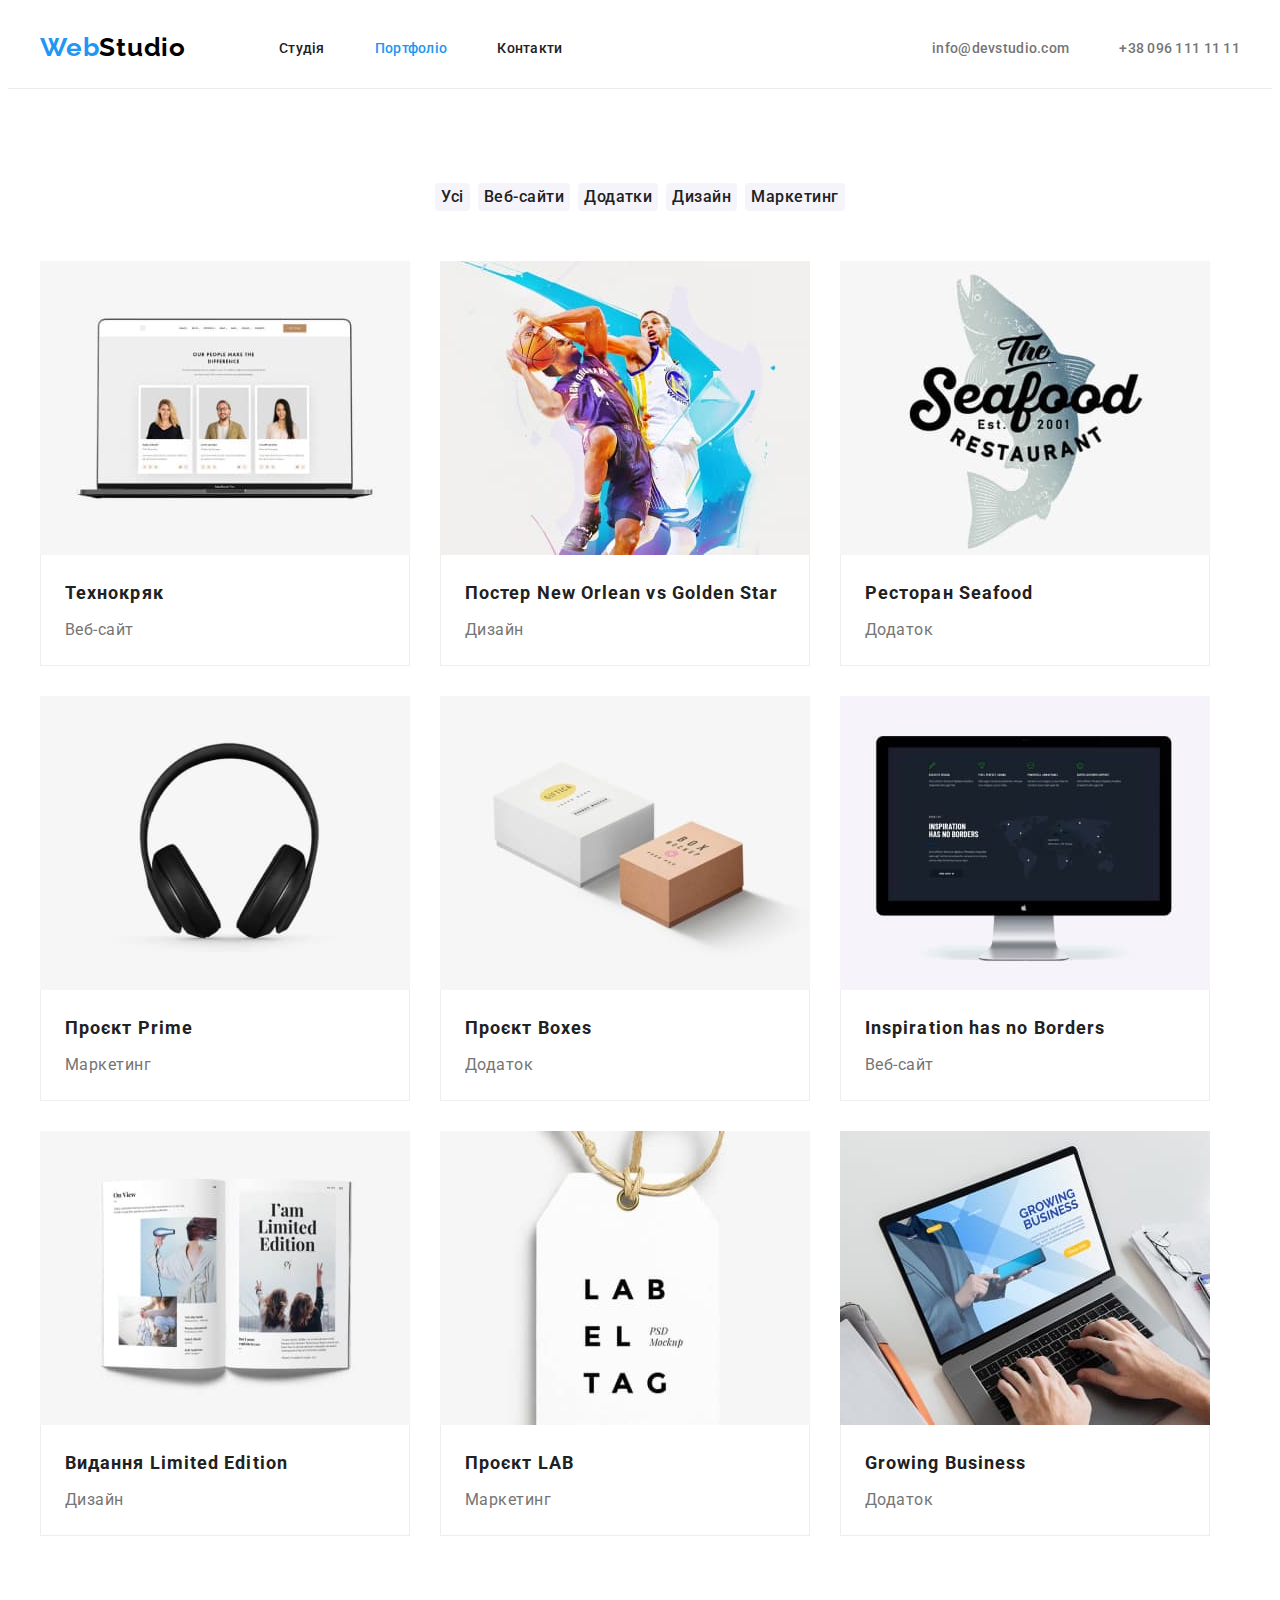
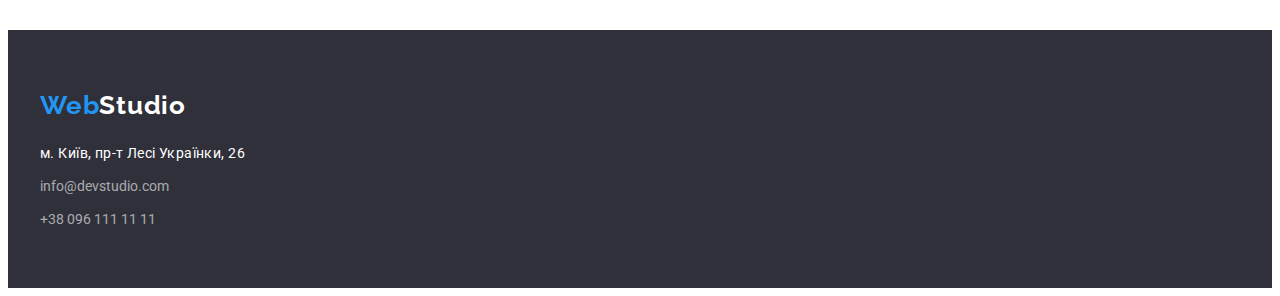
==== portfolio.html @ 6eea2a5f "Initial commit" ====
<!DOCTYPE html>
<html lang="en">
  <head>
    <meta charset="UTF-8" />
    <meta http-equiv="X-UA-Compatible" content="IE=edge" />
    <meta name="viewport" content="width=device-width, initial-scale=1.0" />
    <title>portfolio</title>
    <link rel="preconnect" href="https://fonts.googleapis.com" />
    <link rel="preconnect" href="https://fonts.gstatic.com" crossorigin />
    <link
      href="https://fonts.googleapis.com/css2?family=Raleway:wght@700&family=Roboto:wght@400;500;700;900&display=swap"
      rel="stylesheet"
    />
    <link
      rel="stylesheet"
      href="https://cdnjs.cloudflare.com/ajax/libs/modern-normalize/1.1.0/modern-normalize.min.css"
      integrity="sha512-wpPYUAdjBVSE4KJnH1VR1HeZfpl1ub8YT/NKx4PuQ5NmX2tKuGu6U/JRp5y+Y8XG2tV+wKQpNHVUX03MfMFn9Q=="
      crossorigin="anonymous"
      referrerpolicy="no-referrer"
    />

    <link rel="stylesheet" href="./css/styles.css" />
  </head>
  <body>
    <header class="header">
      <div class="container header-container">
        <a class="logo" href="./index.html">Web<span class="logo-half">Studio</span> </a>
        <nav class="nav">
          <ul class="list-header">
            <li class="item-header-main">
              <a class="link-header" href="./index.html">Студія</a>
            </li>
            <li class="item-header">
              <a class="current" href="./portfolio.html">Портфоліо</a>
            </li>
            <li class="item-header"><a class="link-header" href="">Контакти</a></li>
          </ul>
        </nav>
        <ul class="nav-list">
          <li class="nav-item">
            <a class="nav-link" href="mailto:info@devstudio.com">info@devstudio.com</a>
          </li>
          <li class="nav-item">
            <a class="nav-link" href="tel:+380961111111">+38 096 111 11 11</a>
          </li>
        </ul>
      </div>
    </header>
    <main>
      <!---section-button-nav-main-->
      <section class="section">
        <div class="container">
          <h1 class="visually-hidden">Головна Навігація</h1>
          <ul class="btn-list">
            <li class="btn-item"><button class="btn-button" type="button">Усі</button></li>
            <li class="btn-item"><button class="btn-button" type="button">Веб-сайти</button></li>
            <li class="btn-item"><button class="btn-button" type="button">Додатки</button></li>
            <li class="btn-item"><button class="btn-button" type="button">Дизайн</button></li>
            <li class="btn-item"><button class="btn-button" type="button">Маркетинг</button></li>
          </ul>

          <!--imgs-->

          <ul class="img-section-list">
            <li class="section-list">
              <img
                class="section-img"
                src="./images/portfolio/main/section-images/img-1.jpg"
                alt="Технокряк"
                width="370"
                height="300"
              />
              <div class="box-img">
                <h2 class="section-subject">Технокряк</h2>
                <p class="section-desc">Веб-сайт</p>
              </div>
            </li>
            <li class="section-list">
              <img
                class="section-img"
                src="./images/portfolio/main/section-images/img-2.jpg"
                alt="Постер New Orlean vs Golden Star"
                width="370"
                height="300"
              />
              <div class="box-img">
                <h2 class="section-subject">Постер New Orlean vs Golden Star</h2>
                <p class="section-desc">Дизайн</p>
              </div>
            </li>
            <li class="section-list">
              <img
                class="section-img"
                src="./images/portfolio/main/section-images/img-3.jpg"
                alt="Ресторан Seafood"
                width="370"
                height="300"
              />
              <div class="box-img">
                <h2 class="section-subject">Ресторан Seafood</h2>
                <p class="section-desc">Додаток</p>
              </div>
            </li>
            <li class="section-list">
              <img
                class="section-img"
                src="./images/portfolio/main/section-images/img-4.jpg"
                alt="Проєкт Prime"
                width="370"
                height="300"
              />
              <div class="box-img">
                <h2 class="section-subject">Проєкт Prime</h2>
                <p class="section-desc">Маркетинг</p>
              </div>
            </li>
            <li class="section-list">
              <img
                class="section-img"
                src="./images/portfolio/main/section-images/img-5.jpg"
                alt="Проєкт Boxes"
                width="370"
                height="300"
              />
              <div class="box-img">
                <h2 class="section-subject">Проєкт Boxes</h2>
                <p class="section-desc">Додаток</p>
              </div>
            </li>
            <li class="section-list">
              <img
                class="section-img"
                src="./images/portfolio/main/section-images/img-6.jpg"
                alt="Inspiration has no Borders"
                width="370"
                height="300"
              />
              <div class="box-img">
                <h2 class="section-subject">Inspiration has no Borders</h2>
                <p class="section-desc">Веб-сайт</p>
              </div>
            </li>
            <li class="section-list">
              <img
                class="section-img"
                src="./images/portfolio/main/section-images/img-7.jpg"
                alt="Видання Limited Edition"
                width="370"
                height="300"
              />
              <div class="box-img">
                <h2 class="section-subject">Видання Limited Edition</h2>
                <p class="section-desc">Дизайн</p>
              </div>
            </li>
            <li class="section-list">
              <img
                class="section-img"
                src="./images/portfolio/main/section-images/img-8.jpg"
                alt="Проєкт LAB"
                width="370"
                height="300"
              />
              <div class="box-img">
                <h2 class="section-subject">Проєкт LAB</h2>
                <p class="section-desc">Маркетинг</p>
              </div>
            </li>
            <li class="section-list">
              <img
                class="section-img"
                src="./images/portfolio/main/section-images/img-9.jpg"
                alt="Growing Business"
                width="370"
                height="300"
              />
              <div class="box-img">
                <h2 class="section-subject">Growing Business</h2>
                <p class="section-desc">Додаток</p>
              </div>
            </li>
          </ul>
        </div>
      </section>
    </main>
    <footer class="footer">
      <div class="container footer-container">
        <a class="logo-footer" href="./index.html"
          >Web<span class="logo-half-footer">Studio</span>
        </a>
        <address class="adress">
          <ul class="adress-list">
            <li class="adress-item">
              <a
                class="address-map"
                href="https://goo.gl/maps/4gL3Jrbb5bLPBRH38"
                target="_blank"
                rel="noopener noreferer nofollow"
                >м. Київ, пр-т Лесі Українки, 26</a
              >
            </li>

            <li class="adress-item">
              <a class="address-link address-mail" href="mailto:info@devstudio.com"
                >info@devstudio.com</a
              >
            </li>
            <li class="adress-item">
              <a class="address-link" href="tel:+380961111111">+38 096 111 11 11</a>
            </li>
          </ul>
        </address>
      </div>
    </footer>
  </body>
</html>
---- css/styles.css ----
:root {
  /*color*/
  --brand-color: #2f303a;
  --focus-hover-color: #2196f3;
  --article-color: #757575;
  --titlle-color: #212121;
  --active-color: #ffffff;
  --img-color: #eeeeee;
  --button-bg: #188ce8;
  --link-color: #ffffff99;
  --btn-background: #f5f4fa;
  --border-color: #ececec;
  /*shadow*/
  --button-shadow: 0px 3px 1px rgba(0, 0, 0, 0.1), 0px 1px 2px rgba(0, 0, 0, 0.08),
    0px 2px 2px rgba(0, 0, 0, 0.12);
  --photo-shadow: 0px 1px 3px rgba(0, 0, 0, 0.12), 0px 1px 1px rgba(0, 0, 0, 0.14),
    0px 2px 1px rgba(0, 0, 0, 0.2);
}

/*reset*/
h1,
h2,
h3,
h4,
h5,
h6,
p {
  margin: 0;
}
ul {
  margin: 0;
  padding: 0;
  list-style: none;
}
.container {
  width: 1200px;
  padding-left: 15px;
  padding-right: 15px;
  margin-left: auto;
  margin-right: auto;
}

img {
  display: block;
  max-width: 100%;
  height: auto;
}

body {
  font-family: 'roboto', 'Raleway';
  background-color: var(--active-color);
  color: var(--titlle-color);
}
/*header */
.header {
  border-bottom: 1px solid var(--border-color);
}
.header-container {
  display: flex;
  align-items: center;
}

.logo {
  font-weight: 700;
  font-size: 26px;
  letter-spacing: 0.03em;
  color: var(--focus-hover-color);
  line-height: calc(31 / 26);
  text-decoration: none;
  margin-right: 93px;
  padding-top: 24px;
  padding-bottom: 25px;
  display: block;
  font-family: 'Raleway';
}
.logo-half {
  color: #000000;
}
.logo:focus {
  background-color: var(--active-color);
  color: var(--focus-hover-color);
}
.logo-half:focus {
  background-color: var(--active-color);
}
.nav {
  margin-right: auto;
}

.list-header {
  list-style: none;
  font-weight: 500;
  font-size: 14px;
  line-height: calc(16 / 14);
  letter-spacing: 0.02em;
  display: flex;
  gap: 50px;
}
.item-header:hover {
  color: var(--focus-hover-color);
}
.item-header:focus {
  color: var(--focus-hover-color);
  background-color: var(--active-color);
}

.link-header {
  text-decoration: none;
  color: #212121;
  padding-top: 32px;
  padding-bottom: 32px;
  display: block;
}
.link-header:hover {
  color: var(--focus-hover-color);
}
.link-header:focus {
  color: var(--focus-hover-color);
  background-color: var(--active-color);
}

.current {
  text-decoration: none;
  color: var(--focus-hover-color);
  padding-top: 32px;
  padding-bottom: 32px;
  display: block;
}
.current:hover {
  color: var(--titlle-color);
}
.current:focus {
  color: var(--focus-hover-color);
  background-color: var(--active-color);
}

.nav-list {
  list-style: none;
  display: flex;
  gap: 50px;
  align-items: center;
}
.nav-link {
  text-decoration: none;
  color: var(--article-color);
  font-weight: 500;
  font-size: 14px;
  line-height: calc(16 / 14);
  letter-spacing: 0.02em;
  padding-top: 32px;
  padding-bottom: 32px;
  display: block;
}
.nav-link:hover {
  color: var(--focus-hover-color);
}

.nav-link:focus {
  color: var(--focus-hover-color);
  background-color: var(--active-color);
}
/*section 1*/
.hero {
  background-color: var(--brand-color);
  padding-top: 200px;
  padding-bottom: 210px;
}

.hero-tittle {
  color: var(--active-color);
  font-weight: 900;
  font-size: 44px;
  line-height: calc(60 / 44);
  width: 696px;
  text-align: center;
  letter-spacing: 0.06em;
  text-transform: uppercase;
  margin-bottom: 30px;
  margin-left: auto;
  margin-right: auto;
}
.hero-button {
  background-color: var(--focus-hover-color);
  color: var(--active-color);
  font-size: 16px;
  font-weight: 700;
  box-shadow: 0px 4px 4px rgba(0, 0, 0, 0.15);
  border-radius: 4px;
  line-height: calc(30 / 16);
  padding: 10px 32px;
  display: block;
  margin-left: auto;
  margin-right: auto;
}

.hero-button:hover {
  background-color: var(--button-bg);
  cursor: pointer;
}
.hero-button:focus {
  background-color: var(--button-bg);
}
.hero-button:active {
  color: var(--active-color);
  background-color: var(--button-bg);
}

/*list x4*/
.section {
  padding: 94px 0;
}

.main-list {
  font-weight: 700;
  font-size: 14px;
  line-height: calc(16 / 14);
  letter-spacing: 0.03em;
  display: flex;
  gap: 30px;
}
.main-sub {
  font-weight: 700;
  font-size: 14px;
  line-height: calc(16 / 14);
  letter-spacing: 0.03em;
  text-transform: uppercase;
  color: var(--titlle-color);
  margin-bottom: 10px;
}

.main-article {
  font-weight: 400;
  font-size: 14px;
  line-height: calc(24 / 14);
  letter-spacing: 0.03em;
  color: var(--article-color);
}

/*section 2 images 3x*/
.img-section {
  padding-top: 0;
  padding-bottom: 94px;
}
.cont-tittle {
  font-weight: 700;
  font-size: 36px;
  line-height: calc(42 / 36);
  text-align: center;
  letter-spacing: 0.03em;
  color: var(--titlle-color);
  margin-bottom: 50px;
}
.cont-list {
  display: flex;
  gap: 30px;
}
/*out team section 3*/
.team-section {
  background-color: var(--btn-background);
}

.team-tittle {
  font-weight: 700;
  font-size: 36px;
  text-align: center;
  letter-spacing: 0.03em;
  color: var(--titlle-color);
  line-height: calc(42 / 36);
  margin-bottom: 50px;
}
.team-list {
  display: flex;
  gap: 30px;
}
.team-item {
  box-shadow: var(--photo-shadow);
  border-radius: 0px 0px 4px 4px;
}
.team-sub {
  font-weight: 500;
  font-size: 16px;
  line-height: calc(19 / 16);
  text-align: center;
  letter-spacing: 0.03em;
  margin-bottom: 10px;
}

.card-photo {
  padding-bottom: 30px;
  padding-top: 30px;
}

.team-article {
  color: var(--article-color);
  font-weight: 400;
  font-size: 16px;
  line-height: calc(19 / 16);
  text-align: center;
  letter-spacing: 0.03em;
}

/*footer*/
.footer {
  background-color: var(--brand-color);
  padding-top: 60px;
  padding-bottom: 57px;
}
.logo-footer {
  font-weight: 700;
  font-size: 26px;
  letter-spacing: 0.03em;
  color: var(--focus-hover-color);
  line-height: calc(31 / 26);
  text-decoration: none;
  display: block;
  margin-bottom: 20px;
  font-family: 'Raleway';
}
.logo-half-footer {
  color: var(--active-color);
}
.logo-footer:focus {
  background-color: var(--brand-color);
  color: var(--focus-hover-color);
}
.adress-list {
  font-style: normal;
}
.adress-item:not(:last-child) {
  margin-bottom: 9px;
}

.address-map {
  font-size: 14px;
  letter-spacing: 0.03em;
  color: var(--active-color);
  line-height: calc(24 / 14);
  text-decoration: none;
}

.address-map:hover {
  color: var(--focus-hover-color);
}
.address-map:focus {
  color: var(--focus-hover-color);
  background-color: var(--brand-color);
}

.address-link {
  font-size: 14px;
  line-height: calc(24 / 14);
  color: var(--link-color);
  text-decoration: none;
}
.address-link:hover {
  color: var(--focus-hover-color);
}
.address-link:focus {
  color: var(--focus-hover-color);
  background-color: var(--brand-color);
}

/*pages 2 porfolio*/

.visually-hidden {
  position: absolute;
  width: 1px;
  height: 1px;
  margin: -1px;
  border: 0;
  padding: 0;
  white-space: nowrap;
  clip-path: inset(100%);
  clip: rect(0 0 0 0);
  overflow: hidden;
}

.btn-list {
  margin-bottom: 50px;
  display: flex;
  justify-content: center;
  gap: 8px;
}

.btn-list {
  font-weight: 500;
  font-size: 16px;
  line-height: calc(26 / 16);
  letter-spacing: 0.03em;
  color: var(--titlle-color);
}

.btn-button {
  background-color: var(--btn-background);
  color: var(--titlle-color);
  font-weight: 500;
  font-size: 16px;
  line-height: calc(26 / 16);
  letter-spacing: 0.03em;
  text-align: center;
  font-family: 'Roboto';
  border: none;

  border-radius: 4px;
}
.btn-button:hover,
:focus {
  background-color: var(--focus-hover-color);
  color: var(--active-color);
  cursor: pointer;
  border: none;
  box-shadow: var(--button-shadow);
}
.btn-button:active {
  color: var(--active-color);
  background-color: var(--button-bg);
}

/*section-images*/

.img-section-list {
  display: flex;
  flex-wrap: wrap;
  gap: 30px;
}
.box-img {
  border-bottom: 1px solid var(--img-color);
  border-left: 1px solid var(--img-color);
  border-right: 1px solid var(--img-color);
  padding: 20px 24px;
}
.section-img {
  background-color: var(--img-color);
}
.section-subject {
  font-style: normal;
  font-weight: 700;
  font-size: 18px;
  line-height: calc(36 / 18);
  letter-spacing: 0.06em;
  color: var(--titlle-color);
  font-family: 'Roboto';
  margin-bottom: 4px;
}
.section-desc {
  font-size: 16px;
  line-height: calc(30 / 16);
  letter-spacing: 0.03em;
  color: var(--article-color);
}

/*h-w-4*/
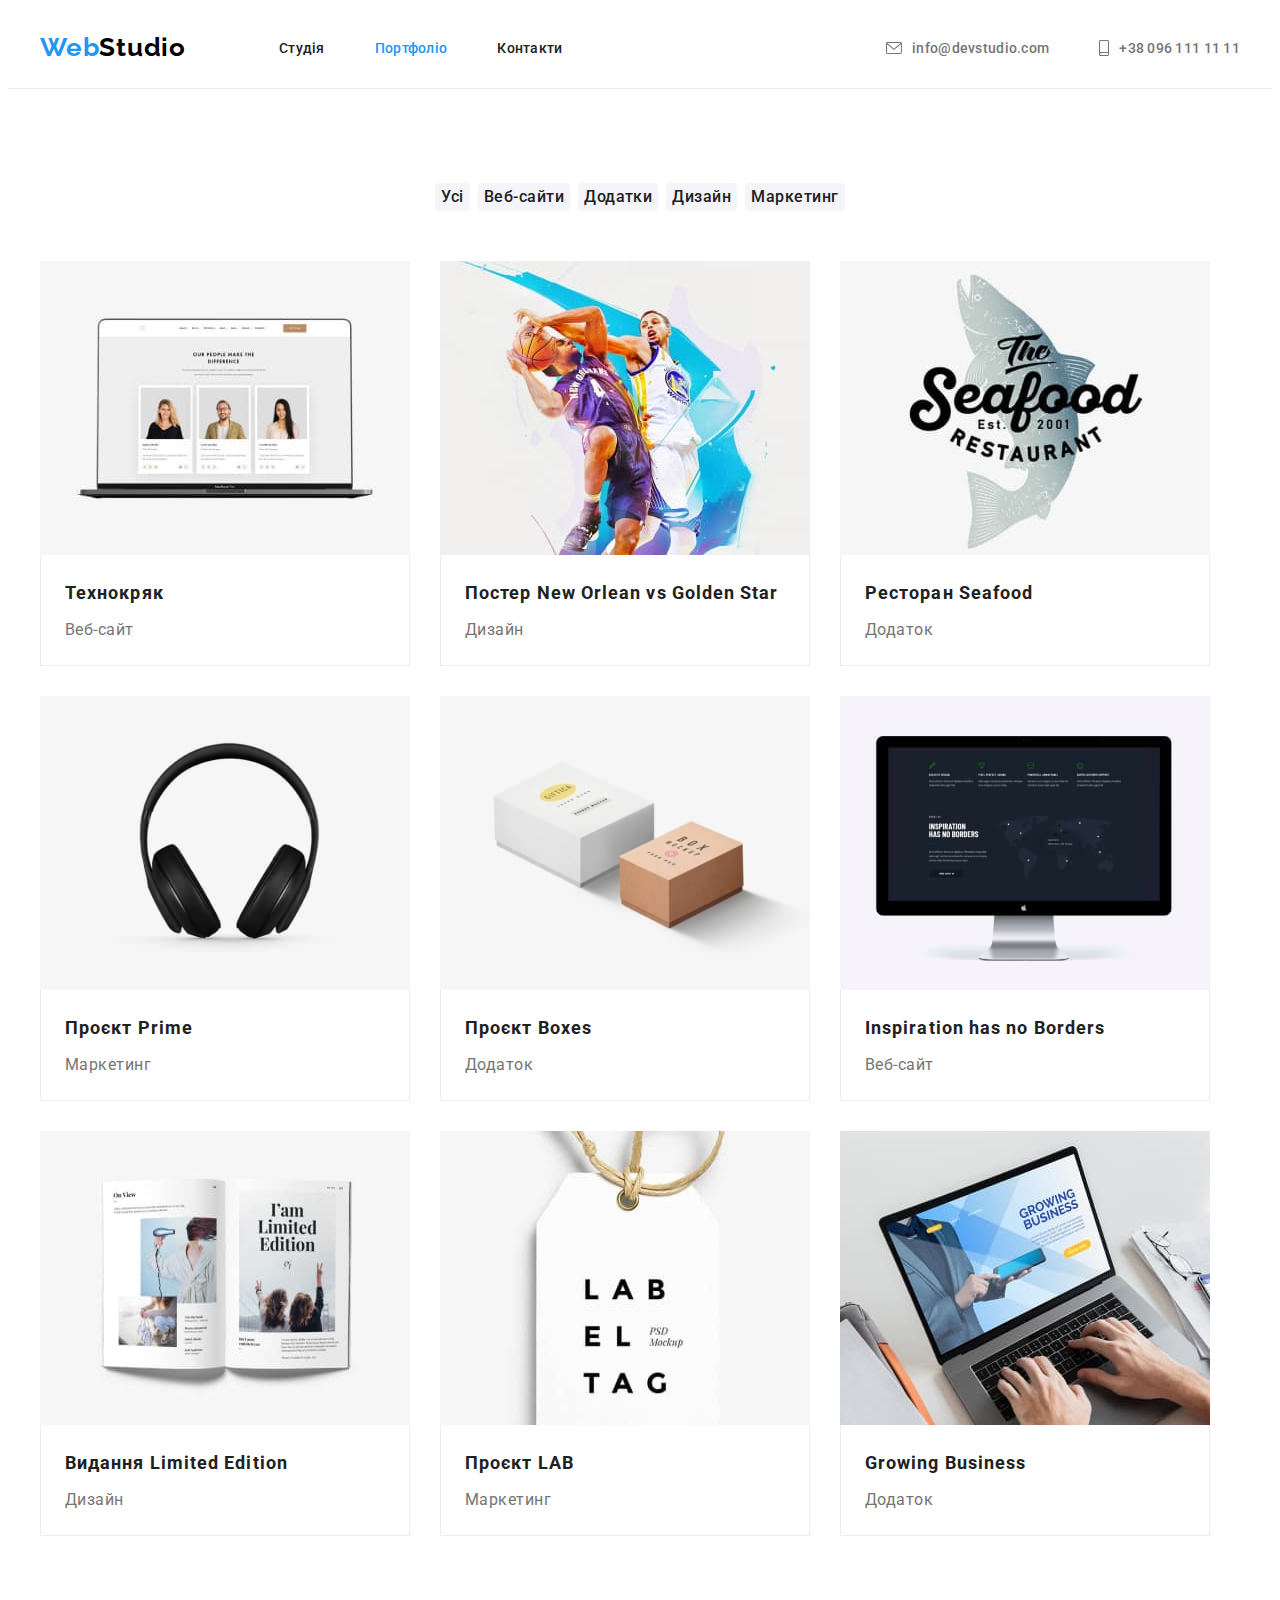
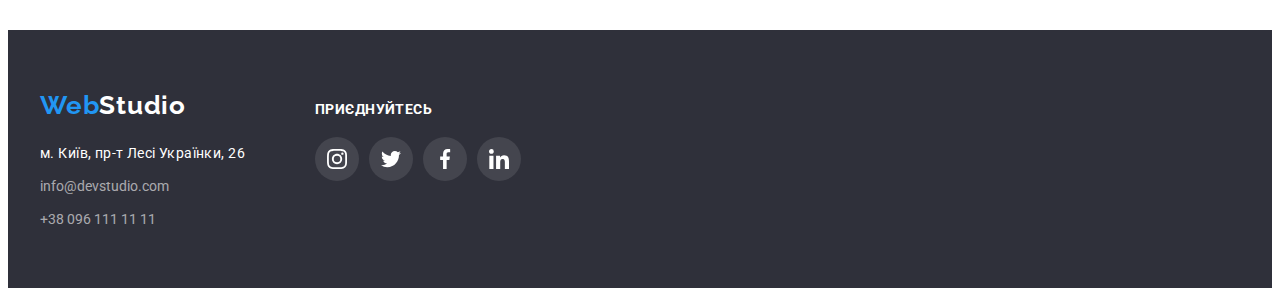
==== commit 18f285ae: "final h.w .4" ====
--- a/portfolio.html
+++ b/portfolio.html
@@ -38,10 +38,18 @@
         </nav>
         <ul class="nav-list">
           <li class="nav-item">
-            <a class="nav-link" href="mailto:info@devstudio.com">info@devstudio.com</a>
+            <a class="nav-link" href="mailto:info@devstudio.com">
+              <svg class="icon-header" width="16" height="12">
+                <use href=".//images/icons.svg#icon-envelope"></use></svg
+              >info@devstudio.com</a
+            >
           </li>
           <li class="nav-item">
-            <a class="nav-link" href="tel:+380961111111">+38 096 111 11 11</a>
+            <a class="nav-link" href="tel:+380961111111"
+              ><svg class="icon-header" width="10" height="16">
+                <use href=".//images/icons.svg#icon-smartphone"></use></svg
+              >+38 096 111 11 11</a
+            >
           </li>
         </ul>
       </div>
@@ -63,153 +71,203 @@
 
           <ul class="img-section-list">
             <li class="section-list">
-              <img
-                class="section-img"
-                src="./images/portfolio/main/section-images/img-1.jpg"
-                alt="Технокряк"
-                width="370"
-                height="300"
-              />
-              <div class="box-img">
-                <h2 class="section-subject">Технокряк</h2>
-                <p class="section-desc">Веб-сайт</p>
-              </div>
-            </li>
-            <li class="section-list">
-              <img
-                class="section-img"
-                src="./images/portfolio/main/section-images/img-2.jpg"
-                alt="Постер New Orlean vs Golden Star"
-                width="370"
-                height="300"
-              />
-              <div class="box-img">
-                <h2 class="section-subject">Постер New Orlean vs Golden Star</h2>
-                <p class="section-desc">Дизайн</p>
-              </div>
-            </li>
-            <li class="section-list">
-              <img
-                class="section-img"
-                src="./images/portfolio/main/section-images/img-3.jpg"
-                alt="Ресторан Seafood"
-                width="370"
-                height="300"
-              />
-              <div class="box-img">
-                <h2 class="section-subject">Ресторан Seafood</h2>
-                <p class="section-desc">Додаток</p>
-              </div>
-            </li>
-            <li class="section-list">
-              <img
-                class="section-img"
-                src="./images/portfolio/main/section-images/img-4.jpg"
-                alt="Проєкт Prime"
-                width="370"
-                height="300"
-              />
-              <div class="box-img">
-                <h2 class="section-subject">Проєкт Prime</h2>
-                <p class="section-desc">Маркетинг</p>
-              </div>
-            </li>
-            <li class="section-list">
-              <img
-                class="section-img"
-                src="./images/portfolio/main/section-images/img-5.jpg"
-                alt="Проєкт Boxes"
-                width="370"
-                height="300"
-              />
-              <div class="box-img">
-                <h2 class="section-subject">Проєкт Boxes</h2>
-                <p class="section-desc">Додаток</p>
-              </div>
-            </li>
-            <li class="section-list">
-              <img
-                class="section-img"
-                src="./images/portfolio/main/section-images/img-6.jpg"
-                alt="Inspiration has no Borders"
-                width="370"
-                height="300"
-              />
-              <div class="box-img">
-                <h2 class="section-subject">Inspiration has no Borders</h2>
-                <p class="section-desc">Веб-сайт</p>
-              </div>
-            </li>
-            <li class="section-list">
-              <img
-                class="section-img"
-                src="./images/portfolio/main/section-images/img-7.jpg"
-                alt="Видання Limited Edition"
-                width="370"
-                height="300"
-              />
-              <div class="box-img">
-                <h2 class="section-subject">Видання Limited Edition</h2>
-                <p class="section-desc">Дизайн</p>
-              </div>
-            </li>
-            <li class="section-list">
-              <img
-                class="section-img"
-                src="./images/portfolio/main/section-images/img-8.jpg"
-                alt="Проєкт LAB"
-                width="370"
-                height="300"
-              />
-              <div class="box-img">
-                <h2 class="section-subject">Проєкт LAB</h2>
-                <p class="section-desc">Маркетинг</p>
-              </div>
-            </li>
-            <li class="section-list">
-              <img
-                class="section-img"
-                src="./images/portfolio/main/section-images/img-9.jpg"
-                alt="Growing Business"
-                width="370"
-                height="300"
-              />
-              <div class="box-img">
-                <h2 class="section-subject">Growing Business</h2>
-                <p class="section-desc">Додаток</p>
-              </div>
+              <a class="card-link" href=""
+                ><img
+                  class="section-img"
+                  src="./images/portfolio/main/section-images/img-1.jpg"
+                  alt="Технокряк"
+                  width="370"
+                  height="300"
+                />
+                <div class="box-img">
+                  <h2 class="section-subject">Технокряк</h2>
+                  <p class="section-desc">Веб-сайт</p>
+                </div></a
+              >
+            </li>
+            <li class="section-list">
+              <a class="card-link" href="">
+                <img
+                  class="section-img"
+                  src="./images/portfolio/main/section-images/img-2.jpg"
+                  alt="Постер New Orlean vs Golden Star"
+                  width="370"
+                  height="300"
+                />
+                <div class="box-img">
+                  <h2 class="section-subject">Постер New Orlean vs Golden Star</h2>
+                  <p class="section-desc">Дизайн</p>
+                </div></a
+              >
+            </li>
+            <li class="section-list">
+              <a class="card-link" href="">
+                <img
+                  class="section-img"
+                  src="./images/portfolio/main/section-images/img-3.jpg"
+                  alt="Ресторан Seafood"
+                  width="370"
+                  height="300"
+                />
+                <div class="box-img">
+                  <h2 class="section-subject">Ресторан Seafood</h2>
+                  <p class="section-desc">Додаток</p>
+                </div></a
+              >
+            </li>
+            <li class="section-list">
+              <a class="card-link" href="">
+                <img
+                  class="section-img"
+                  src="./images/portfolio/main/section-images/img-4.jpg"
+                  alt="Проєкт Prime"
+                  width="370"
+                  height="300"
+                />
+                <div class="box-img">
+                  <h2 class="section-subject">Проєкт Prime</h2>
+                  <p class="section-desc">Маркетинг</p>
+                </div></a
+              >
+            </li>
+            <li class="section-list">
+              <a class="card-link" href="">
+                <img
+                  class="section-img"
+                  src="./images/portfolio/main/section-images/img-5.jpg"
+                  alt="Проєкт Boxes"
+                  width="370"
+                  height="300"
+                />
+                <div class="box-img">
+                  <h2 class="section-subject">Проєкт Boxes</h2>
+                  <p class="section-desc">Додаток</p>
+                </div></a
+              >
+            </li>
+            <li class="section-list">
+              <a class="card-link" href="">
+                <img
+                  class="section-img"
+                  src="./images/portfolio/main/section-images/img-6.jpg"
+                  alt="Inspiration has no Borders"
+                  width="370"
+                  height="300"
+                />
+                <div class="box-img">
+                  <h2 class="section-subject">Inspiration has no Borders</h2>
+                  <p class="section-desc">Веб-сайт</p>
+                </div></a
+              >
+            </li>
+            <li class="section-list">
+              <a class="card-link" href="">
+                <img
+                  class="section-img"
+                  src="./images/portfolio/main/section-images/img-7.jpg"
+                  alt="Видання Limited Edition"
+                  width="370"
+                  height="300"
+                />
+                <div class="box-img">
+                  <h2 class="section-subject">Видання Limited Edition</h2>
+                  <p class="section-desc">Дизайн</p>
+                </div></a
+              >
+            </li>
+            <li class="section-list">
+              <a class="card-link" href="">
+                <img
+                  class="section-img"
+                  src="./images/portfolio/main/section-images/img-8.jpg"
+                  alt="Проєкт LAB"
+                  width="370"
+                  height="300"
+                />
+                <div class="box-img">
+                  <h2 class="section-subject">Проєкт LAB</h2>
+                  <p class="section-desc">Маркетинг</p>
+                </div></a
+              >
+            </li>
+            <li class="section-list">
+              <a class="card-link" href="">
+                <img
+                  class="section-img"
+                  src="./images/portfolio/main/section-images/img-9.jpg"
+                  alt="Growing Business"
+                  width="370"
+                  height="300"
+                />
+                <div class="box-img">
+                  <h2 class="section-subject">Growing Business</h2>
+                  <p class="section-desc">Додаток</p>
+                </div></a
+              >
             </li>
           </ul>
         </div>
       </section>
     </main>
+    <!--footer-->
     <footer class="footer">
       <div class="container footer-container">
-        <a class="logo-footer" href="./index.html"
-          >Web<span class="logo-half-footer">Studio</span>
-        </a>
-        <address class="adress">
-          <ul class="adress-list">
-            <li class="adress-item">
-              <a
-                class="address-map"
-                href="https://goo.gl/maps/4gL3Jrbb5bLPBRH38"
-                target="_blank"
-                rel="noopener noreferer nofollow"
-                >м. Київ, пр-т Лесі Українки, 26</a
-              >
-            </li>
-
-            <li class="adress-item">
-              <a class="address-link address-mail" href="mailto:info@devstudio.com"
-                >info@devstudio.com</a
-              >
-            </li>
-            <li class="adress-item">
-              <a class="address-link" href="tel:+380961111111">+38 096 111 11 11</a>
-            </li>
-          </ul>
-        </address>
+        <div>
+          <a class="logo-footer" href="./index.html"
+            >Web<span class="logo-half-footer">Studio</span>
+          </a>
+          <address class="adress">
+            <ul class="adress-list">
+              <li class="adress-item">
+                <a
+                  class="address-map"
+                  href="https://goo.gl/maps/4gL3Jrbb5bLPBRH38"
+                  target="_blank"
+                  rel="noopener noreferer nofollow"
+                  >м. Київ, пр-т Лесі Українки, 26</a
+                >
+              </li>
+
+              <li class="adress-item">
+                <a class="address-link address-mail" href="mailto:info@devstudio.com"
+                  >info@devstudio.com</a
+                >
+              </li>
+              <li class="adress-item">
+                <a class="address-link" href="tel:+380961111111">+38 096 111 11 11</a>
+              </li>
+            </ul>
+          </address>
+        </div>
+        <div>
+          <h3 class="social-tittle">Приєднуйтесь</h3>
+          <ul class="footer-list-social">
+            <li class="social-icon-footer">
+              <a class="link-social-footer" href=""
+                ><svg class="icon-footer" width="20" height="20">
+                  <use href="./images/icons.svg#icon-instagram"></use></svg
+              ></a>
+            </li>
+            <li class="social-icon-footer">
+              <a class="link-social-footer" href=""
+                ><svg class="icon-footer" width="20" height="20">
+                  <use href="./images/icons.svg#icon-twitter"></use></svg
+              ></a>
+            </li>
+            <li class="social-icon-footer">
+              <a class="link-social-footer" href="">
+                <svg class="icon-footer" width="20" height="20">
+                  <use href="./images/icons.svg#icon-facebook"></use></svg
+              ></a>
+            </li>
+            <li class="social-icon-footer">
+              <a class="link-social-footer" href=""
+                ><svg class="icon-footer" width="20" height="20">
+                  <use href="./images/icons.svg#icon-linkedin"></use></svg
+              ></a>
+            </li>
+          </ul>
+        </div>
       </div>
     </footer>
   </body>
--- a/css/styles.css
+++ b/css/styles.css
@@ -10,6 +10,8 @@
   --link-color: #ffffff99;
   --btn-background: #f5f4fa;
   --border-color: #ececec;
+  --icon-social-color: #afb1b8;
+  --background-icon-footer: #ffffff1a;
   /*shadow*/
   --button-shadow: 0px 3px 1px rgba(0, 0, 0, 0.1), 0px 1px 2px rgba(0, 0, 0, 0.08),
     0px 2px 2px rgba(0, 0, 0, 0.12);
@@ -32,6 +34,9 @@
   padding: 0;
   list-style: none;
 }
+a {
+  text-decoration: none;
+}
 .container {
   width: 1200px;
   padding-left: 15px;
@@ -149,21 +154,34 @@
   letter-spacing: 0.02em;
   padding-top: 32px;
   padding-bottom: 32px;
-  display: block;
-}
-.nav-link:hover {
-  color: var(--focus-hover-color);
-}
-
+  display: flex;
+  gap: 10px;
+  align-items: center;
+}
+
+.nav-link:hover,
 .nav-link:focus {
   color: var(--focus-hover-color);
-  background-color: var(--active-color);
-}
+  fill: var(--focus-hover-color);
+  background-color: var(--active-color);
+}
+.icon-header {
+  fill: currentColor;
+}
+
 /*section 1*/
 .hero {
   background-color: var(--brand-color);
   padding-top: 200px;
   padding-bottom: 210px;
+  background-image: linear-gradient(to right, #2f303a66, #2f303a66),
+    url(/images/main/section-under-header/Img.jpg);
+  background-position: center;
+  background-repeat: no-repeat;
+  background-size: cover;
+  max-width: 1600px;
+  margin-left: auto;
+  margin-right: auto;
 }
 
 .hero-tittle {
@@ -218,6 +236,15 @@
   display: flex;
   gap: 30px;
 }
+.box-logo {
+  height: 120px;
+  background-color: var(--btn-background);
+  display: flex;
+  justify-content: center;
+  align-items: center;
+  border-radius: 4px;
+  margin-bottom: 30px;
+}
 .main-sub {
   font-weight: 700;
   font-size: 14px;
@@ -288,6 +315,7 @@
 .card-photo {
   padding-bottom: 30px;
   padding-top: 30px;
+  background-color: var(--active-color);
 }
 
 .team-article {
@@ -297,6 +325,62 @@
   line-height: calc(19 / 16);
   text-align: center;
   letter-spacing: 0.03em;
+  margin-bottom: 16px;
+}
+
+.socials {
+  display: flex;
+  gap: 10px;
+  align-items: center;
+  justify-content: center;
+}
+.social {
+  width: 44px;
+  height: 44px;
+  display: flex;
+  justify-content: center;
+  align-items: center;
+  fill: var(--icon-social-color);
+  background-color: var(--active-color);
+  border-radius: 50px;
+}
+.social:hover,
+.social:focus {
+  background-color: var(--focus-hover-color);
+  fill: var(--active-color);
+}
+
+/*Our clients*/
+
+.list-clients {
+  display: flex;
+
+  gap: 30px;
+}
+
+.box-clients {
+  display: flex;
+  width: 170px;
+  height: 92px;
+  align-items: center;
+  justify-content: center;
+}
+.clients-link {
+  fill: var(--icon-social-color);
+}
+
+.clients-link:hover,
+.clients-link:focus {
+  fill: var(--focus-hover-color);
+  color: var(--focus-hover-color);
+  border-color: var(--focus-hover-color);
+  background-color: var(--active-color);
+}
+
+.clients-link {
+  padding: 16px 32px;
+  border: 1px solid var(--icon-social-color);
+  border-radius: 4px;
 }
 
 /*footer*/
@@ -358,6 +442,45 @@
 .address-link:focus {
   color: var(--focus-hover-color);
   background-color: var(--brand-color);
+}
+/*social-footer*/
+.footer-container {
+  display: flex;
+  align-items: baseline;
+  gap: 70px;
+}
+.footer-list-social {
+  display: flex;
+  gap: 10px;
+}
+.social-tittle {
+  font-style: normal;
+  font-weight: 700;
+  font-size: 14px;
+  line-height: calc(16 / 14);
+  letter-spacing: 0.03em;
+  text-transform: uppercase;
+  color: var(--active-color);
+  margin-bottom: 20px;
+}
+.link-social-footer {
+  width: 44px;
+  height: 44px;
+  display: flex;
+  justify-content: center;
+  align-items: center;
+  fill: var(--icon-social-color);
+  background-color: var(--background-icon-footer);
+  border-radius: 50px;
+}
+
+.icon-footer {
+  fill: var(--active-color);
+}
+.link-social-footer:hover,
+.link-social-footer:focus {
+  fill: currentColor;
+  background-color: var(--focus-hover-color);
 }
 
 /*pages 2 porfolio*/
@@ -423,6 +546,12 @@
   flex-wrap: wrap;
   gap: 30px;
 }
+.section-list:hover,
+.section-list:focus {
+  box-shadow: 0px 1px 1px rgba(0, 0, 0, 0.12), 0px 4px 4px rgba(0, 0, 0, 0.06),
+    1px 4px 6px rgba(0, 0, 0, 0.16);
+}
+
 .box-img {
   border-bottom: 1px solid var(--img-color);
   border-left: 1px solid var(--img-color);
@@ -449,4 +578,4 @@
   color: var(--article-color);
 }
 
-/*h-w-4*/+/*h-w-4*/
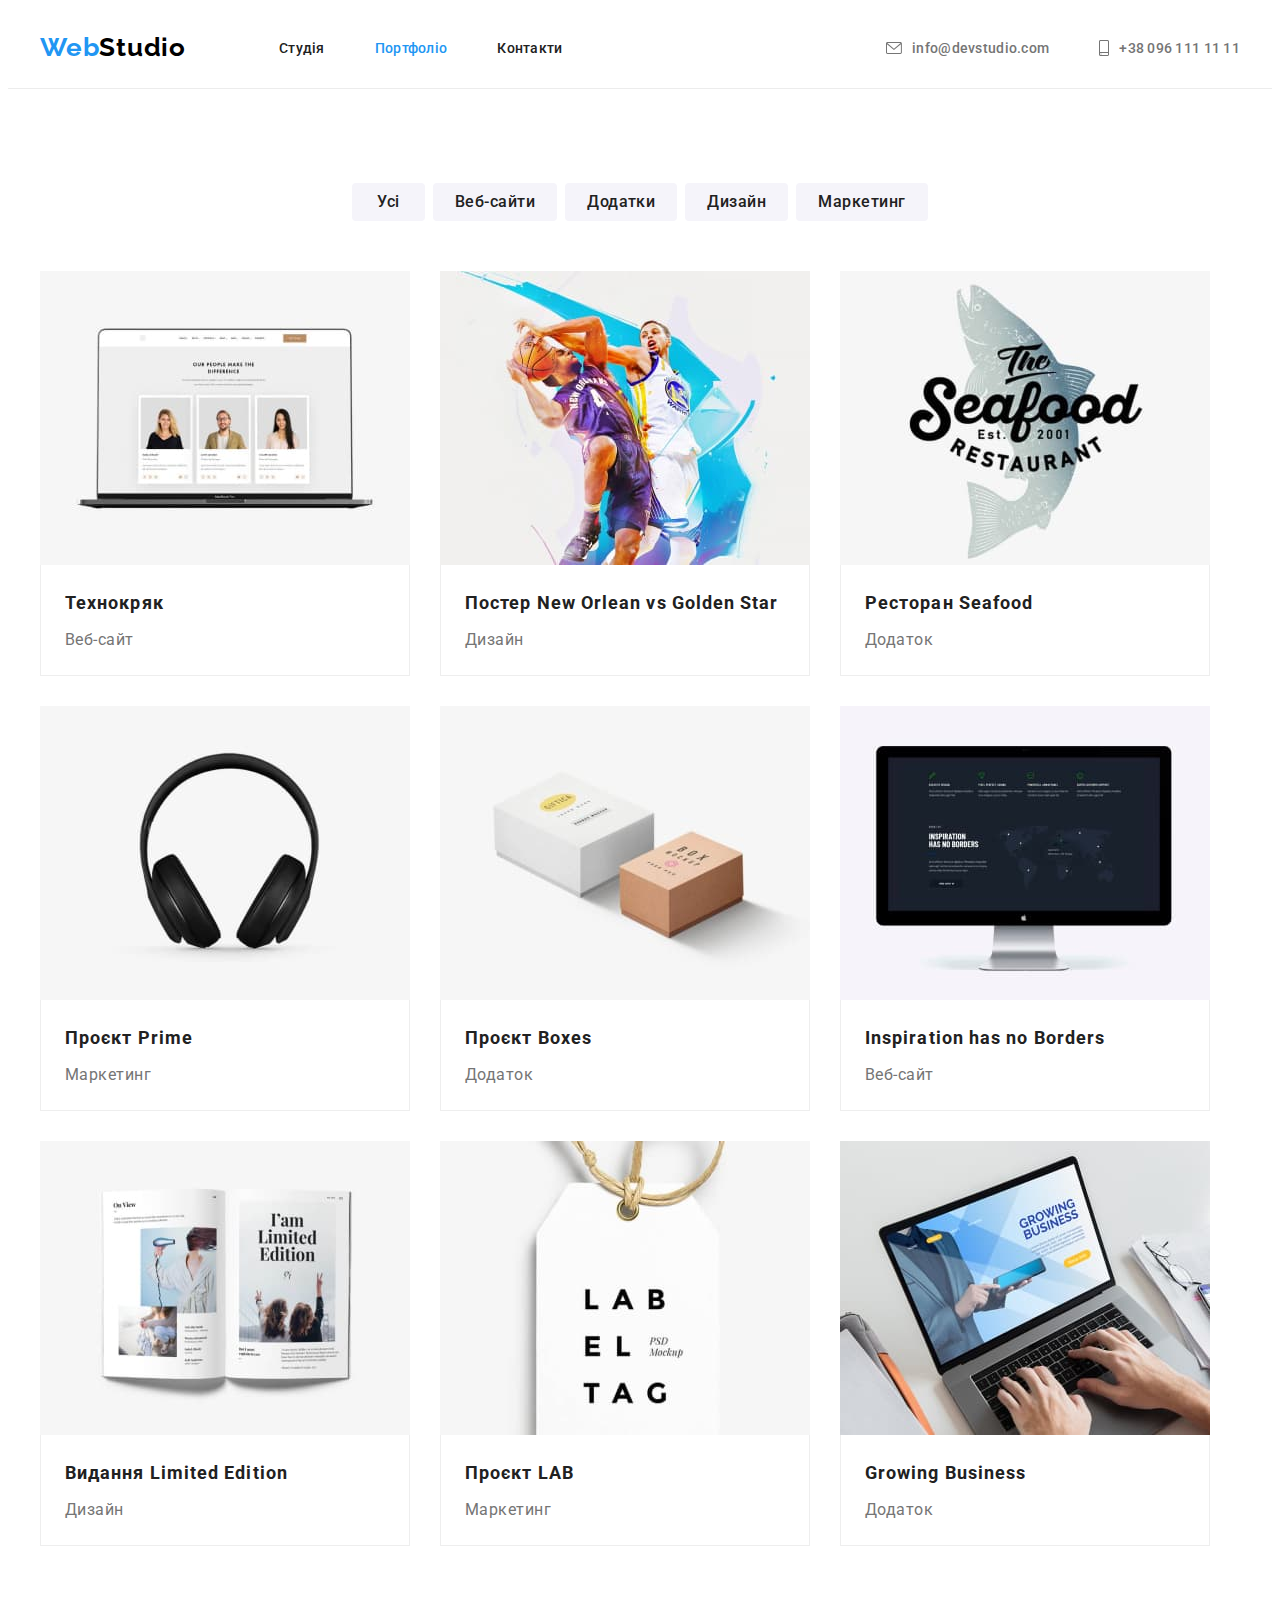
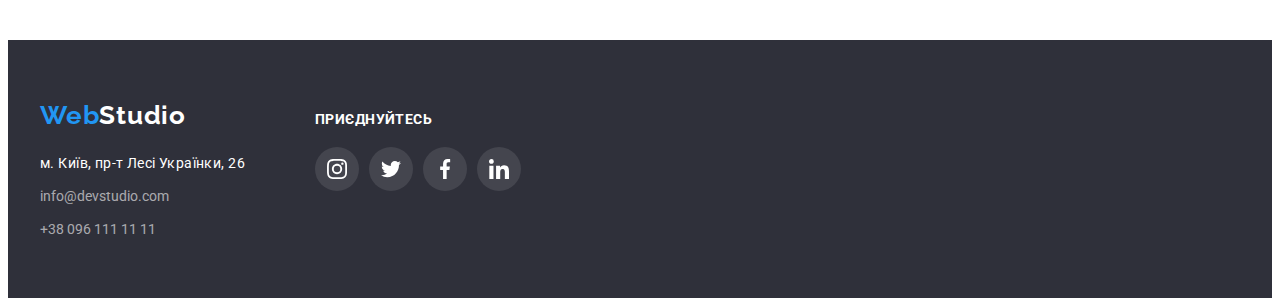
==== commit 955cbd14: "correct" ====
--- a/portfolio.html
+++ b/portfolio.html
@@ -60,7 +60,9 @@
         <div class="container">
           <h1 class="visually-hidden">Головна Навігація</h1>
           <ul class="btn-list">
-            <li class="btn-item"><button class="btn-button" type="button">Усі</button></li>
+            <li class="btn-item">
+              <button class="btn-button btn-first-button" type="button">Усі</button>
+            </li>
             <li class="btn-item"><button class="btn-button" type="button">Веб-сайти</button></li>
             <li class="btn-item"><button class="btn-button" type="button">Додатки</button></li>
             <li class="btn-item"><button class="btn-button" type="button">Дизайн</button></li>
--- a/css/styles.css
+++ b/css/styles.css
@@ -173,9 +173,9 @@
 .hero {
   background-color: var(--brand-color);
   padding-top: 200px;
-  padding-bottom: 210px;
+  padding-bottom: 200px;
   background-image: linear-gradient(to right, #2f303a66, #2f303a66),
-    url(/images/main/section-under-header/Img.jpg);
+    url(../images/main/section-under-header/Img.jpg);
   background-position: center;
   background-repeat: no-repeat;
   background-size: cover;
@@ -358,15 +358,17 @@
   gap: 30px;
 }
 
-.box-clients {
-  display: flex;
+.item-clients {
   width: 170px;
   height: 92px;
-  align-items: center;
-  justify-content: center;
 }
 .clients-link {
   fill: var(--icon-social-color);
+  width: 100%;
+  height: 100%;
+  display: flex;
+  align-items: center;
+  justify-content: center;
 }
 
 .clients-link:hover,
@@ -378,7 +380,6 @@
 }
 
 .clients-link {
-  padding: 16px 32px;
   border: 1px solid var(--icon-social-color);
   border-radius: 4px;
 }
@@ -523,11 +524,13 @@
   text-align: center;
   font-family: 'Roboto';
   border: none;
-
   border-radius: 4px;
-}
+  padding: 6px 22px;
+}
+.btn-first-button{padding:6px 25px}
+
 .btn-button:hover,
-:focus {
+.btn-button :focus {
   background-color: var(--focus-hover-color);
   color: var(--active-color);
   cursor: pointer;
@@ -546,8 +549,11 @@
   flex-wrap: wrap;
   gap: 30px;
 }
-.section-list:hover,
-.section-list:focus {
+.card-link {
+  display: block;
+}
+.card-link:hover,
+.card-link:focus {
   box-shadow: 0px 1px 1px rgba(0, 0, 0, 0.12), 0px 4px 4px rgba(0, 0, 0, 0.06),
     1px 4px 6px rgba(0, 0, 0, 0.16);
 }
@@ -577,5 +583,3 @@
   letter-spacing: 0.03em;
   color: var(--article-color);
 }
-
-/*h-w-4*/
